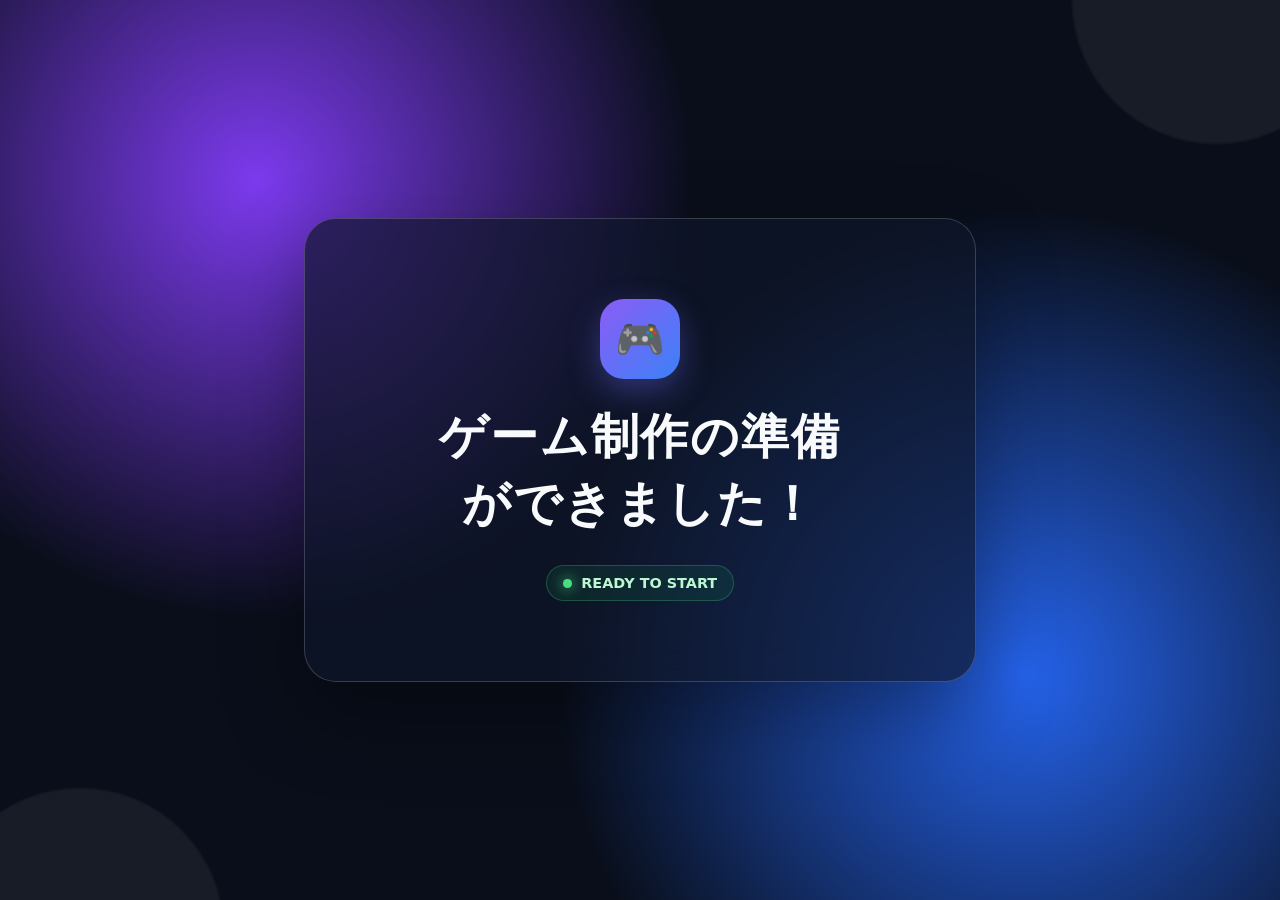
==== index.html @ 92529c8c "Add game production ready landing page" ====
<!doctype html>
<html lang="ja">
  <head>
    <meta charset="UTF-8" />
    <meta name="viewport" content="width=device-width, initial-scale=1.0" />
    <meta name="description" content="ゲーム制作のスタートを知らせるページ" />
    <title>ゲーム制作の準備完了</title>
    <style>
      :root {
        color-scheme: dark;
        font-family:
          "Hiragino Sans", "Yu Gothic", Meiryo, system-ui, -apple-system,
          sans-serif;
      }

      * {
        box-sizing: border-box;
      }

      body {
        min-height: 100vh;
        min-height: 100svh;
        margin: 0;
        display: grid;
        place-items: center;
        overflow: hidden;
        color: #f8fafc;
        background:
          radial-gradient(circle at 20% 20%, #7c3aed 0, transparent 35%),
          radial-gradient(circle at 80% 75%, #2563eb 0, transparent 38%),
          #090e1a;
      }

      body::before,
      body::after {
        content: "";
        position: fixed;
        width: 18rem;
        aspect-ratio: 1;
        border-radius: 50%;
        background: rgba(255, 255, 255, 0.06);
        filter: blur(1px);
      }

      body::before {
        top: -9rem;
        right: -5rem;
      }

      body::after {
        bottom: -11rem;
        left: -4rem;
      }

      main {
        position: relative;
        width: min(90%, 42rem);
        padding: clamp(2.5rem, 7vw, 5rem) clamp(1.5rem, 6vw, 4rem);
        text-align: center;
        border: 1px solid rgba(255, 255, 255, 0.18);
        border-radius: 2rem;
        background: rgba(15, 23, 42, 0.68);
        box-shadow: 0 2rem 5rem rgba(0, 0, 0, 0.35);
        backdrop-filter: blur(18px);
      }

      .icon {
        display: inline-grid;
        width: 5rem;
        aspect-ratio: 1;
        place-items: center;
        margin-bottom: 1.5rem;
        font-size: 2.5rem;
        border-radius: 1.5rem;
        background: linear-gradient(135deg, #8b5cf6, #3b82f6);
        box-shadow: 0 0.75rem 2rem rgba(99, 102, 241, 0.4);
      }

      h1 {
        margin: 0;
        font-size: clamp(1.75rem, 5vw, 3rem);
        line-height: 1.4;
        letter-spacing: 0.04em;
        text-wrap: balance;
      }

      .status {
        display: inline-flex;
        align-items: center;
        gap: 0.6rem;
        margin: 1.75rem 0 0;
        padding: 0.55rem 1rem;
        color: #bbf7d0;
        font-size: 0.9rem;
        font-weight: 700;
        border: 1px solid rgba(74, 222, 128, 0.25);
        border-radius: 999px;
        background: rgba(34, 197, 94, 0.1);
      }

      .status::before {
        content: "";
        width: 0.55rem;
        aspect-ratio: 1;
        border-radius: 50%;
        background: #4ade80;
        box-shadow: 0 0 0.8rem #4ade80;
      }
    </style>
  </head>
  <body>
    <main>
      <div class="icon" aria-hidden="true">🎮</div>
      <h1>ゲーム制作の準備ができました！</h1>
      <p class="status">READY TO START</p>
    </main>
  </body>
</html>
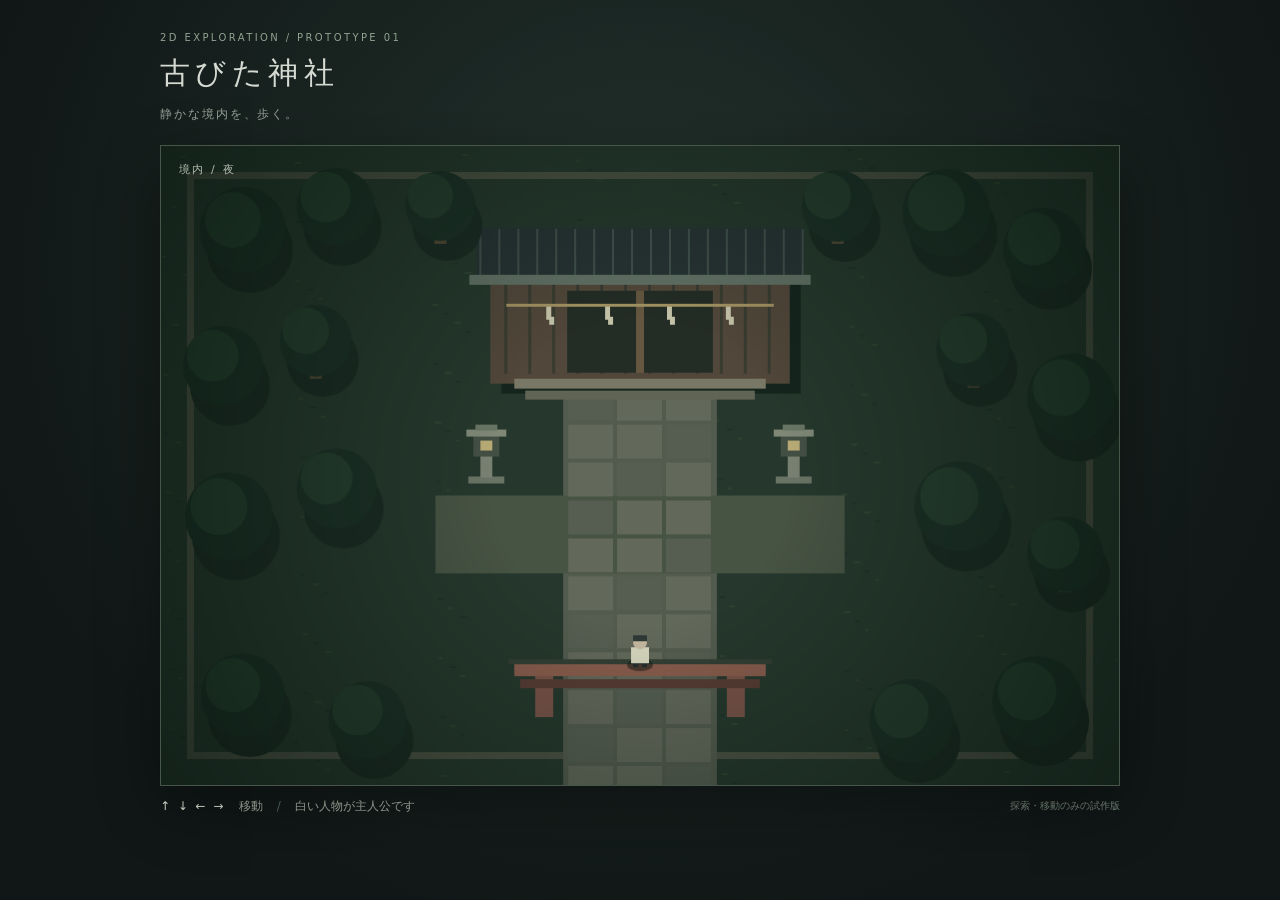
==== commit 66c85820: "Add playable shrine exploration prototype" ====
--- a/index.html
+++ b/index.html
@@ -1,118 +1,17 @@
 <!doctype html>
 <html lang="ja">
-  <head>
-    <meta charset="UTF-8" />
-    <meta name="viewport" content="width=device-width, initial-scale=1.0" />
-    <meta name="description" content="ゲーム制作のスタートを知らせるページ" />
-    <title>ゲーム制作の準備完了</title>
-    <style>
-      :root {
-        color-scheme: dark;
-        font-family:
-          "Hiragino Sans", "Yu Gothic", Meiryo, system-ui, -apple-system,
-          sans-serif;
-      }
-
-      * {
-        box-sizing: border-box;
-      }
-
-      body {
-        min-height: 100vh;
-        min-height: 100svh;
-        margin: 0;
-        display: grid;
-        place-items: center;
-        overflow: hidden;
-        color: #f8fafc;
-        background:
-          radial-gradient(circle at 20% 20%, #7c3aed 0, transparent 35%),
-          radial-gradient(circle at 80% 75%, #2563eb 0, transparent 38%),
-          #090e1a;
-      }
-
-      body::before,
-      body::after {
-        content: "";
-        position: fixed;
-        width: 18rem;
-        aspect-ratio: 1;
-        border-radius: 50%;
-        background: rgba(255, 255, 255, 0.06);
-        filter: blur(1px);
-      }
-
-      body::before {
-        top: -9rem;
-        right: -5rem;
-      }
-
-      body::after {
-        bottom: -11rem;
-        left: -4rem;
-      }
-
-      main {
-        position: relative;
-        width: min(90%, 42rem);
-        padding: clamp(2.5rem, 7vw, 5rem) clamp(1.5rem, 6vw, 4rem);
-        text-align: center;
-        border: 1px solid rgba(255, 255, 255, 0.18);
-        border-radius: 2rem;
-        background: rgba(15, 23, 42, 0.68);
-        box-shadow: 0 2rem 5rem rgba(0, 0, 0, 0.35);
-        backdrop-filter: blur(18px);
-      }
-
-      .icon {
-        display: inline-grid;
-        width: 5rem;
-        aspect-ratio: 1;
-        place-items: center;
-        margin-bottom: 1.5rem;
-        font-size: 2.5rem;
-        border-radius: 1.5rem;
-        background: linear-gradient(135deg, #8b5cf6, #3b82f6);
-        box-shadow: 0 0.75rem 2rem rgba(99, 102, 241, 0.4);
-      }
-
-      h1 {
-        margin: 0;
-        font-size: clamp(1.75rem, 5vw, 3rem);
-        line-height: 1.4;
-        letter-spacing: 0.04em;
-        text-wrap: balance;
-      }
-
-      .status {
-        display: inline-flex;
-        align-items: center;
-        gap: 0.6rem;
-        margin: 1.75rem 0 0;
-        padding: 0.55rem 1rem;
-        color: #bbf7d0;
-        font-size: 0.9rem;
-        font-weight: 700;
-        border: 1px solid rgba(74, 222, 128, 0.25);
-        border-radius: 999px;
-        background: rgba(34, 197, 94, 0.1);
-      }
-
-      .status::before {
-        content: "";
-        width: 0.55rem;
-        aspect-ratio: 1;
-        border-radius: 50%;
-        background: #4ade80;
-        box-shadow: 0 0 0.8rem #4ade80;
-      }
-    </style>
-  </head>
-  <body>
-    <main>
-      <div class="icon" aria-hidden="true">🎮</div>
-      <h1>ゲーム制作の準備ができました！</h1>
-      <p class="status">READY TO START</p>
-    </main>
-  </body>
+<head>
+  <meta charset="utf-8">
+  <meta name="viewport" content="width=device-width, initial-scale=1">
+  <title>古びた神社 — 探索の土台</title>
+  <link rel="stylesheet" href="style.css">
+</head>
+<body>
+  <main>
+    <header><p class="eyebrow">2D EXPLORATION / PROTOTYPE 01</p><h1>古びた神社</h1><p class="subtitle">静かな境内を、歩く。</p></header>
+    <div class="game-frame"><canvas id="game" width="960" height="640" tabindex="0" aria-label="古びた神社の境内。矢印キーで主人公を移動できます。">Canvas対応のブラウザで開いてください。</canvas><span class="map-label">境内 / 夜</span></div>
+    <footer><p><span class="keys">↑ ↓ ← →</span> 移動 <span class="divider">/</span> 白い人物が主人公です</p><p class="note">探索・移動のみの試作版</p></footer>
+  </main>
+  <script src="game.js"></script>
+</body>
 </html>
--- a/style.css
+++ b/style.css
@@ -0,0 +1,17 @@
+:root { color-scheme: dark; font-family: system-ui, sans-serif; background: #101716; color: #d5dbd3; }
+* { box-sizing: border-box; }
+body { margin: 0; min-height: 100vh; background: radial-gradient(ellipse at 50% 30%, #22312c, #101716 75%); }
+main { width: min(100% - 40px, 960px); margin: 0 auto; padding: 32px 0 24px; }
+header { margin-bottom: 22px; }
+.eyebrow { font-size: 10px; letter-spacing: .24em; color: #90a392; margin: 0 0 10px; }
+h1 { font-family: "Yu Mincho", serif; font-weight: 500; font-size: 30px; letter-spacing: .18em; margin: 0; }
+.subtitle { font-size: 12px; letter-spacing: .16em; color: #96a299; margin-bottom: 0; }
+.game-frame { position: relative; border: 1px solid #47564a; box-shadow: 0 20px 60px #0005; }
+canvas { display: block; width: 100%; height: auto; background: #26372c; outline: none; }
+canvas:focus-visible { outline: 2px solid #b5c4a1; outline-offset: 3px; }
+.map-label { position: absolute; top: 16px; left: 18px; font-size: 11px; letter-spacing: .2em; color: #b3bcae; pointer-events: none; }
+footer { display: flex; justify-content: space-between; align-items: center; gap: 12px; font-size: 12px; color: #a8b3a8; }
+.keys { color: #e1e5d7; letter-spacing: .16em; margin-right: 10px; }
+.divider { color: #57695c; margin: 0 10px; }
+.note { font-size: 10px; color: #76877b; }
+@media (max-width: 600px) { main { width: calc(100% - 24px); padding-top: 20px; } h1 { font-size: 24px; } footer { display: block; font-size: 11px; } .divider { margin: 0 4px; } }
